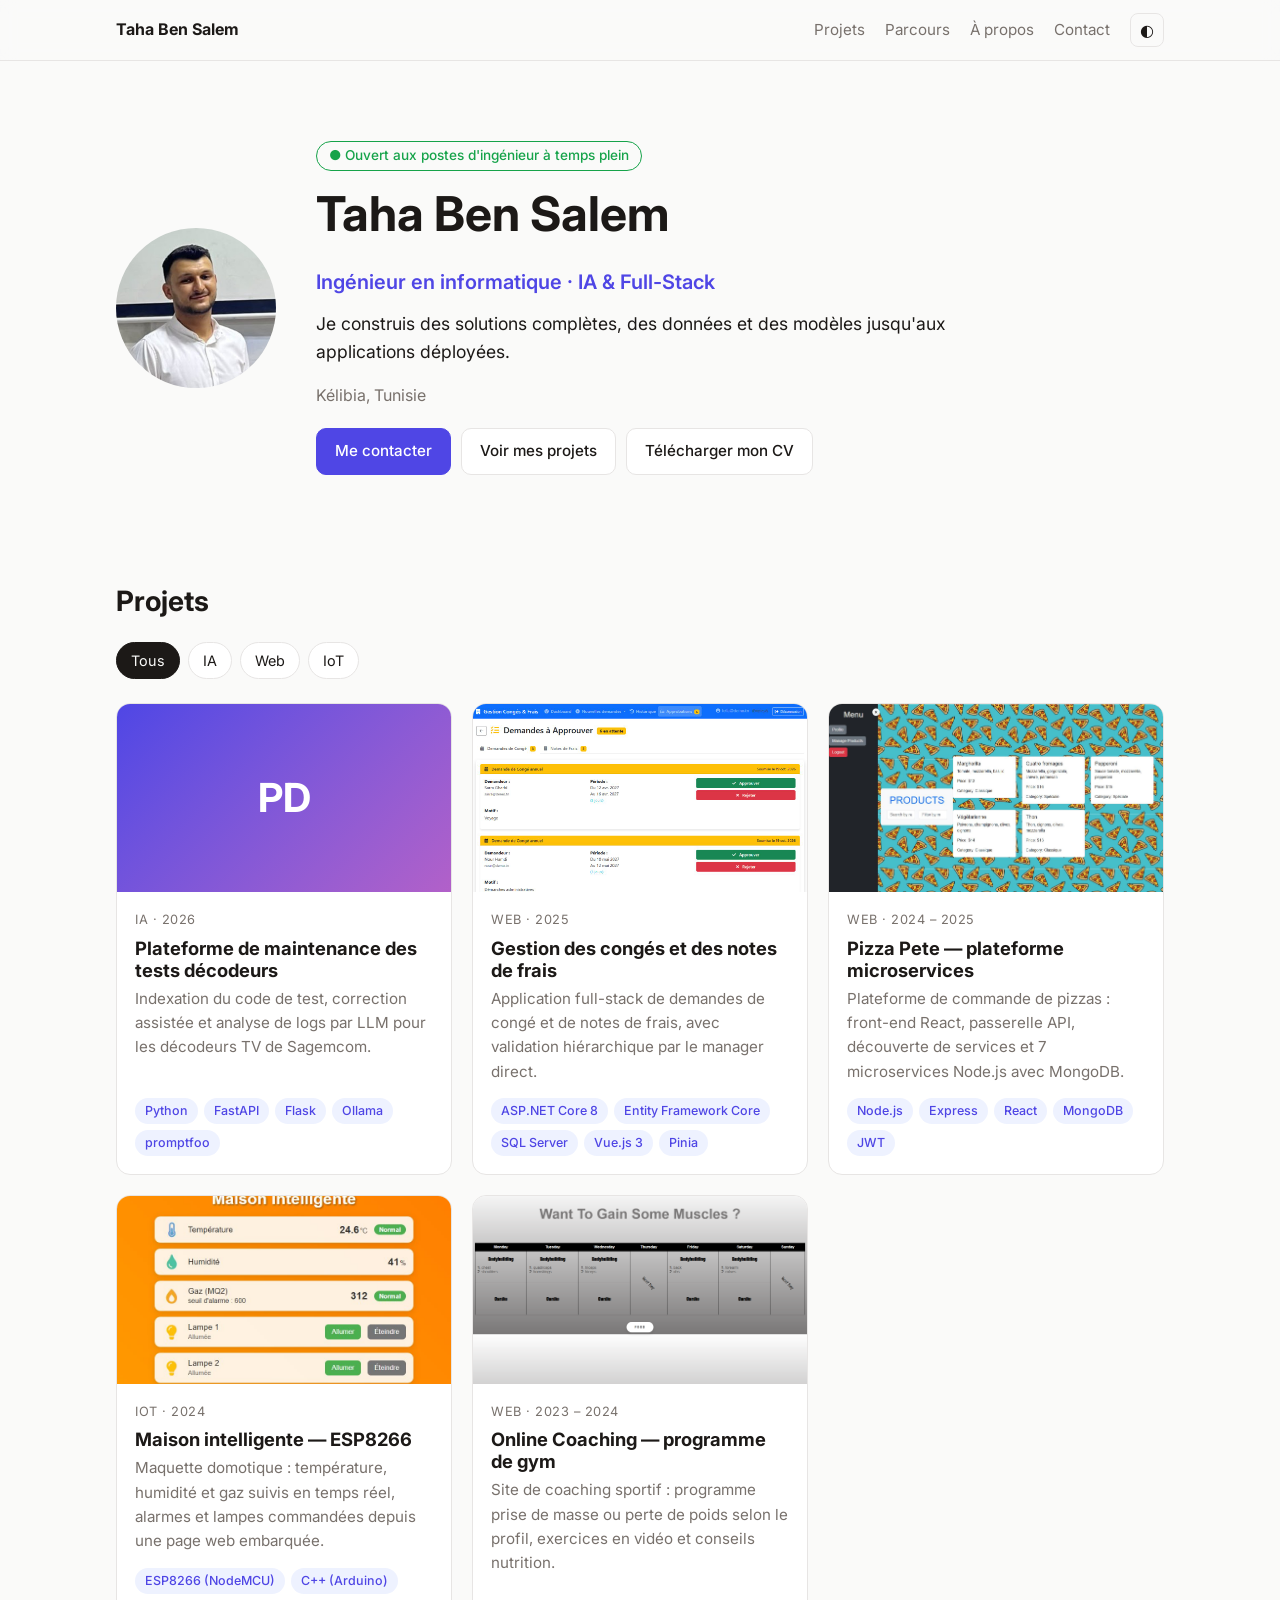
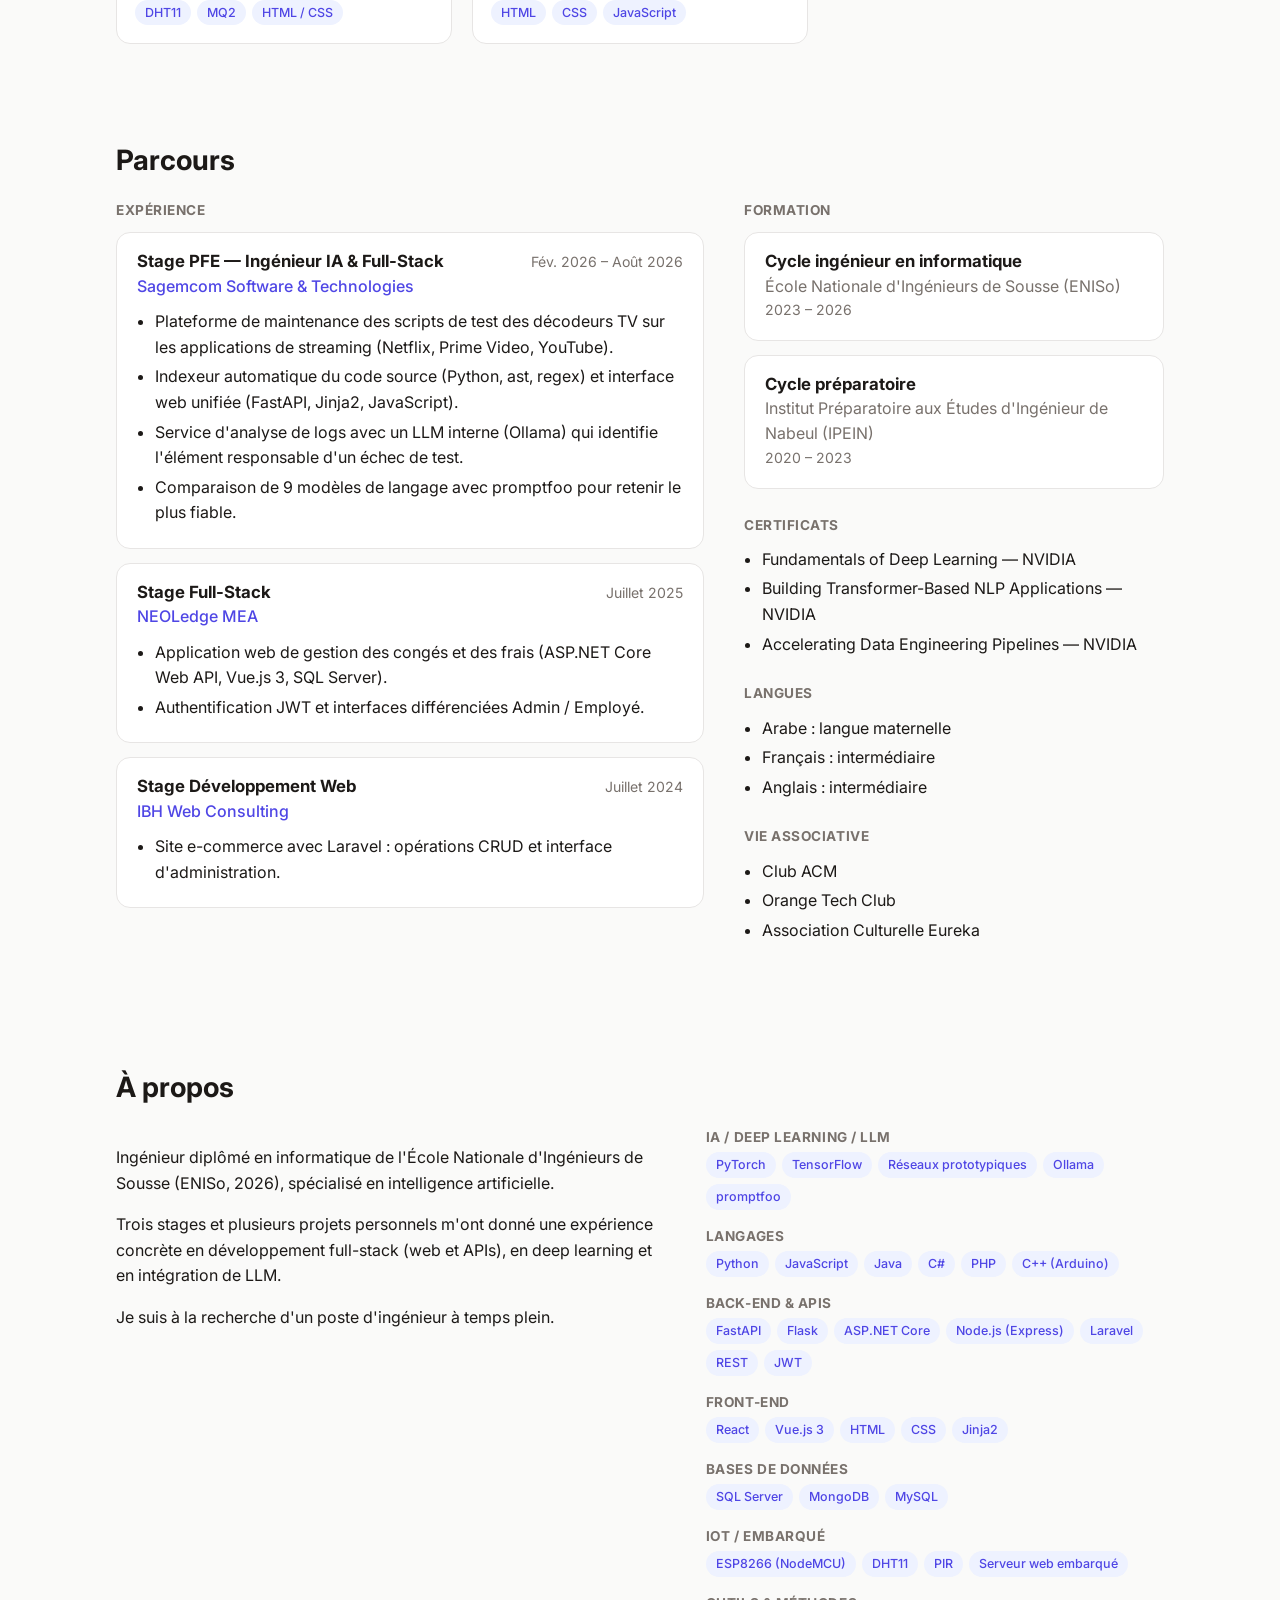
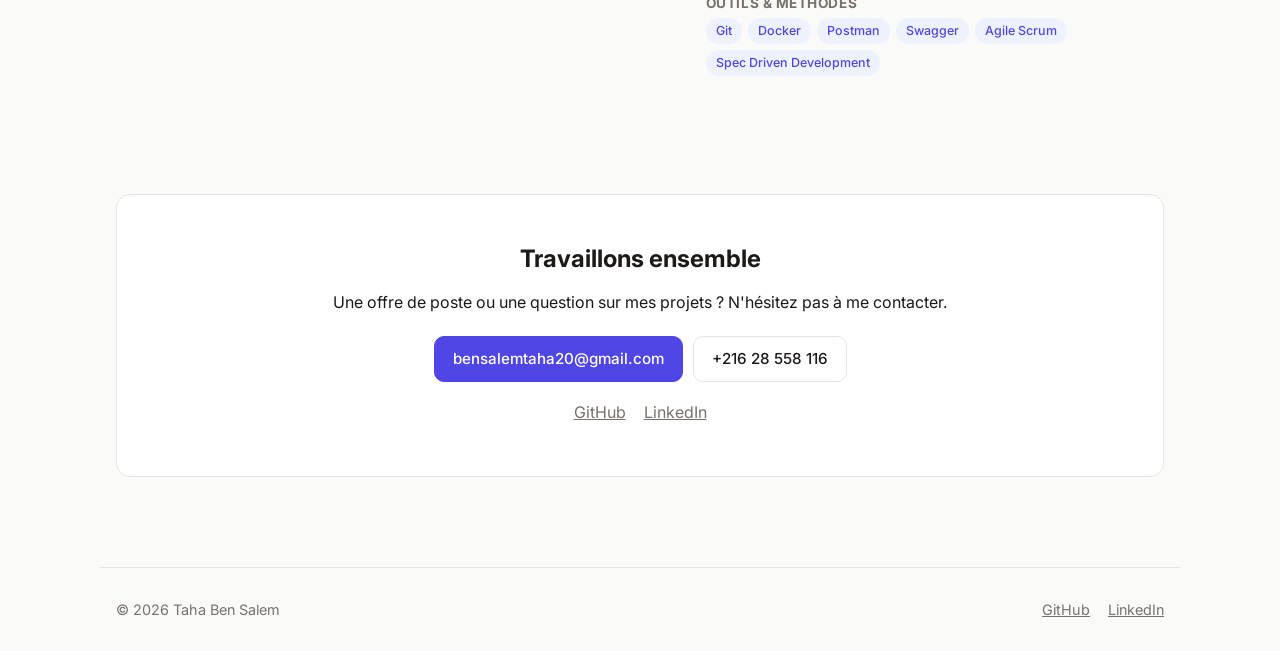
==== index.html @ 4730ddd0 "Portfolio de Taha Ben Salem" ====
<!doctype html>
<html lang="fr">
  <head>
    <meta charset="utf-8" />
    <meta name="viewport" content="width=device-width, initial-scale=1" />
    <title>Portfolio</title>
    <meta name="description" content="Portfolio et projets — disponible pour des missions freelance." />
    <link rel="preconnect" href="https://fonts.googleapis.com" />
    <link rel="preconnect" href="https://fonts.gstatic.com" crossorigin />
    <link href="https://fonts.googleapis.com/css2?family=Inter:wght@400;500;600;700&display=swap" rel="stylesheet" />
    <link rel="stylesheet" href="css/style.css" />
  </head>
  <body>
    <header class="nav">
      <div class="container nav-inner">
        <a href="#" class="logo" id="nav-nom"></a>
        <nav class="nav-links">
          <a href="#projets">Projets</a>
          <a href="#parcours">Parcours</a>
          <a href="#apropos">À propos</a>
          <a href="#contact">Contact</a>
          <button class="theme-toggle" id="theme-toggle" aria-label="Changer de thème">◐</button>
        </nav>
      </div>
    </header>

    <main>
      <section class="hero container" id="hero"></section>

      <section class="section container" id="projets">
        <h2 class="section-title">Projets</h2>
        <div class="filtres" id="filtres"></div>
        <div class="grille" id="grille-projets"></div>
      </section>

      <section class="section container" id="parcours">
        <h2 class="section-title">Parcours</h2>
        <div class="parcours">
          <div id="experiences"></div>
          <div id="parcours-aside"></div>
        </div>
      </section>

      <section class="section container" id="services-section">
        <h2 class="section-title">Services</h2>
        <div class="services" id="services"></div>
      </section>

      <section class="section container" id="apropos">
        <h2 class="section-title">À propos</h2>
        <div class="apropos">
          <div id="apropos-texte"></div>
          <div id="competences"></div>
        </div>
      </section>

      <section class="section container" id="contact">
        <div class="contact-card" id="contact-card"></div>
      </section>
    </main>

    <footer class="footer container" id="footer"></footer>

    <script src="data/profil.js"></script>
    <script src="data/projets.js"></script>
    <script src="js/commun.js"></script>
    <script src="js/accueil.js"></script>
  </body>
</html>
---- css/style.css ----
:root {
  --bg: #fafaf9;
  --surface: #ffffff;
  --texte: #1c1917;
  --muted: #78716c;
  --bord: #e7e5e4;
  --accent: #4f46e5;
  --accent-texte: #ffffff;
  --accent-doux: #eef2ff;
  --vert: #16a34a;
  --rayon: 14px;
}
@media (prefers-color-scheme: dark) {
  :root:not([data-theme="light"]) {
    --bg: #0c0a09;
    --surface: #1c1917;
    --texte: #f5f5f4;
    --muted: #a8a29e;
    --bord: #292524;
    --accent: #818cf8;
    --accent-texte: #0c0a09;
    --accent-doux: #1e1b4b;
    --vert: #4ade80;
  }
}
:root[data-theme="dark"] {
  --bg: #0c0a09;
  --surface: #1c1917;
  --texte: #f5f5f4;
  --muted: #a8a29e;
  --bord: #292524;
  --accent: #818cf8;
  --accent-texte: #0c0a09;
  --accent-doux: #1e1b4b;
  --vert: #4ade80;
}

* { box-sizing: border-box; }
html { scroll-behavior: smooth; }
body {
  margin: 0;
  background: var(--bg);
  color: var(--texte);
  font-family: "Inter", system-ui, sans-serif;
  line-height: 1.6;
}
a { color: inherit; }
img { max-width: 100%; display: block; }
h1, h2, h3, h4 { line-height: 1.2; margin: 0 0 0.5em; }
.muted { color: var(--muted); }
.container { max-width: 1080px; margin: 0 auto; padding: 0 16px; }

/* Navigation */
.nav {
  position: sticky; top: 0; z-index: 10;
  background: color-mix(in srgb, var(--bg) 85%, transparent);
  backdrop-filter: blur(8px);
  border-bottom: 1px solid var(--bord);
}
.nav-inner { display: flex; align-items: center; justify-content: space-between; height: 60px; }
.logo { font-weight: 700; text-decoration: none; }
.nav-links { display: flex; gap: 20px; align-items: center; }
.nav-links a { text-decoration: none; color: var(--muted); font-size: 0.95rem; }
.nav-links a:hover { color: var(--texte); }
.theme-toggle {
  background: none; border: 1px solid var(--bord); color: var(--texte);
  border-radius: 8px; width: 34px; height: 34px; cursor: pointer; font-size: 1rem;
}

/* Boutons, tags */
.actions { display: flex; flex-wrap: wrap; gap: 10px; margin-top: 20px; }
.btn {
  display: inline-block; padding: 10px 18px; border-radius: 10px;
  border: 1px solid var(--bord); background: var(--surface);
  text-decoration: none; font-weight: 500; font-size: 0.95rem;
}
.btn:hover { border-color: var(--accent); }
.btn-primaire { background: var(--accent); color: var(--accent-texte); border-color: var(--accent); }
.tags { display: flex; flex-wrap: wrap; gap: 6px; }
.tag {
  font-size: 0.78rem; padding: 3px 10px; border-radius: 999px;
  background: var(--accent-doux); color: var(--accent); font-weight: 500;
}

/* Visuel de remplacement (pas d'image) */
.visuel-vide {
  display: flex; align-items: center; justify-content: center;
  background: linear-gradient(135deg, var(--accent), color-mix(in srgb, var(--accent) 40%, #f472b6));
  color: #fff; font-weight: 700;
}

/* Hero */
.hero { display: flex; gap: 40px; align-items: center; padding: 80px 16px 60px; }
.hero h1 { font-size: clamp(2rem, 5vw, 3rem); }
.hero-photo { width: 160px; height: 160px; border-radius: 50%; object-fit: cover; flex-shrink: 0; font-size: 3rem; }
.hero-titre { font-size: 1.25rem; color: var(--accent); font-weight: 600; margin: 0 0 12px; }
.hero-accroche { font-size: 1.1rem; max-width: 60ch; margin: 0 0 8px; }
.badge-dispo {
  display: inline-block; margin-bottom: 14px; font-size: 0.85rem; font-weight: 500;
  color: var(--vert); border: 1px solid currentColor; padding: 3px 12px; border-radius: 999px;
}

/* Sections */
.section { padding: 50px 16px; }
.section-title { font-size: 1.75rem; margin-bottom: 24px; }

/* Filtres + grille projets */
.filtres { display: flex; flex-wrap: wrap; gap: 8px; margin-bottom: 24px; }
.filtres:empty { display: none; }
.filtres button {
  padding: 6px 14px; border-radius: 999px; border: 1px solid var(--bord);
  background: var(--surface); color: var(--texte); cursor: pointer; font: inherit; font-size: 0.9rem;
}
.filtres button.actif { background: var(--texte); color: var(--bg); border-color: var(--texte); }
.grille { display: grid; grid-template-columns: repeat(auto-fill, minmax(300px, 1fr)); gap: 20px; }
.carte {
  display: flex; flex-direction: column; text-decoration: none;
  background: var(--surface); border: 1px solid var(--bord); border-radius: var(--rayon);
  overflow: hidden; transition: transform 0.15s, border-color 0.15s;
}
.carte:hover { transform: translateY(-3px); border-color: var(--accent); }
.carte-visuel { width: 100%; aspect-ratio: 16 / 9; object-fit: cover; font-size: 2.5rem; }
.carte-corps { padding: 18px; display: flex; flex-direction: column; gap: 6px; flex: 1; }
.carte-corps h3 { margin: 0; font-size: 1.15rem; }
.carte-corps p { margin: 0 0 8px; color: var(--muted); font-size: 0.95rem; flex: 1; }
.carte-meta { font-size: 0.8rem; color: var(--muted); text-transform: uppercase; letter-spacing: 0.04em; }

/* Services */
.services { display: grid; grid-template-columns: repeat(auto-fit, minmax(240px, 1fr)); gap: 16px; }
.service { background: var(--surface); border: 1px solid var(--bord); border-radius: var(--rayon); padding: 22px; }
.service p { margin: 0; color: var(--muted); }

/* Parcours */
.parcours { display: grid; grid-template-columns: 1.4fr 1fr; gap: 40px; }
.parcours-titre { font-size: 0.85rem; color: var(--muted); text-transform: uppercase; letter-spacing: 0.04em; margin-bottom: 14px; }
.parcours-bloc { margin-bottom: 28px; }
.parcours-bloc ul, .experience ul { margin: 0; padding-left: 18px; }
.parcours-bloc li, .experience li { margin-bottom: 4px; }
.experience, .formation {
  background: var(--surface); border: 1px solid var(--bord); border-radius: var(--rayon);
  padding: 18px 20px; margin-bottom: 14px;
}
.experience h4, .formation h4 { margin: 0 0 2px; font-size: 1.05rem; }
.experience-entete { display: flex; justify-content: space-between; gap: 12px; flex-wrap: wrap; margin-bottom: 10px; }
.experience-org { color: var(--accent); font-weight: 500; }
.experience-periode { font-size: 0.88rem; white-space: nowrap; }

/* À propos */
.apropos { display: grid; grid-template-columns: 1.2fr 1fr; gap: 40px; }
.competence { margin-bottom: 18px; }
.competence h4 { font-size: 0.85rem; color: var(--muted); text-transform: uppercase; letter-spacing: 0.04em; }

/* Contact */
.contact-card {
  text-align: center; padding: 50px 24px; border-radius: var(--rayon);
  background: var(--surface); border: 1px solid var(--bord);
}
.contact-card .actions { justify-content: center; }
.liens-sociaux, .footer-liens { display: flex; gap: 18px; justify-content: center; flex-wrap: wrap; margin-top: 18px; }
.liens-sociaux a, .footer-liens a { color: var(--muted); }

/* Footer */
.footer {
  display: flex; justify-content: space-between; flex-wrap: wrap; gap: 12px;
  padding: 30px 16px; color: var(--muted); font-size: 0.9rem; border-top: 1px solid var(--bord); margin-top: 40px;
}
.footer .footer-liens { margin-top: 0; }

/* Page détail */
.detail { padding-top: 50px; padding-bottom: 40px; }
.detail-entete { margin-bottom: 30px; }
.detail-entete h1 { font-size: clamp(1.8rem, 4.5vw, 2.6rem); }
.detail-visuel { width: 100%; aspect-ratio: 16 / 9; object-fit: cover; border-radius: var(--rayon); font-size: 4rem; border: 1px solid var(--bord); }
.detail-grille { display: grid; grid-template-columns: 1fr 280px; gap: 40px; margin: 40px 0; }
.detail-texte h2 { font-size: 1.3rem; margin-top: 10px; }
.detail-aside {
  display: flex; flex-direction: column; gap: 16px; align-self: start;
  background: var(--surface); border: 1px solid var(--bord); border-radius: var(--rayon); padding: 20px;
}
.detail-aside .muted { font-size: 0.8rem; text-transform: uppercase; letter-spacing: 0.04em; margin-bottom: 4px; }
.galerie { display: grid; grid-template-columns: repeat(auto-fill, minmax(220px, 1fr)); gap: 12px; margin-bottom: 40px; }
.galerie img { width: 100%; border-radius: 10px; border: 1px solid var(--bord); }
.detail-nav { display: flex; justify-content: space-between; gap: 16px; padding-top: 24px; border-top: 1px solid var(--bord); }
.detail-nav a { text-decoration: none; color: var(--accent); font-weight: 500; }

/* Mobile */
@media (max-width: 720px) {
  .hero { flex-direction: column; align-items: flex-start; gap: 24px; padding-top: 50px; }
  .hero-photo { width: 110px; height: 110px; font-size: 2rem; }
  .apropos, .parcours, .detail-grille { grid-template-columns: 1fr; gap: 24px; }
  .nav-links { gap: 14px; }
  .nav-links a:not(:last-of-type) { display: none; }
  .grille { grid-template-columns: 1fr; }
}
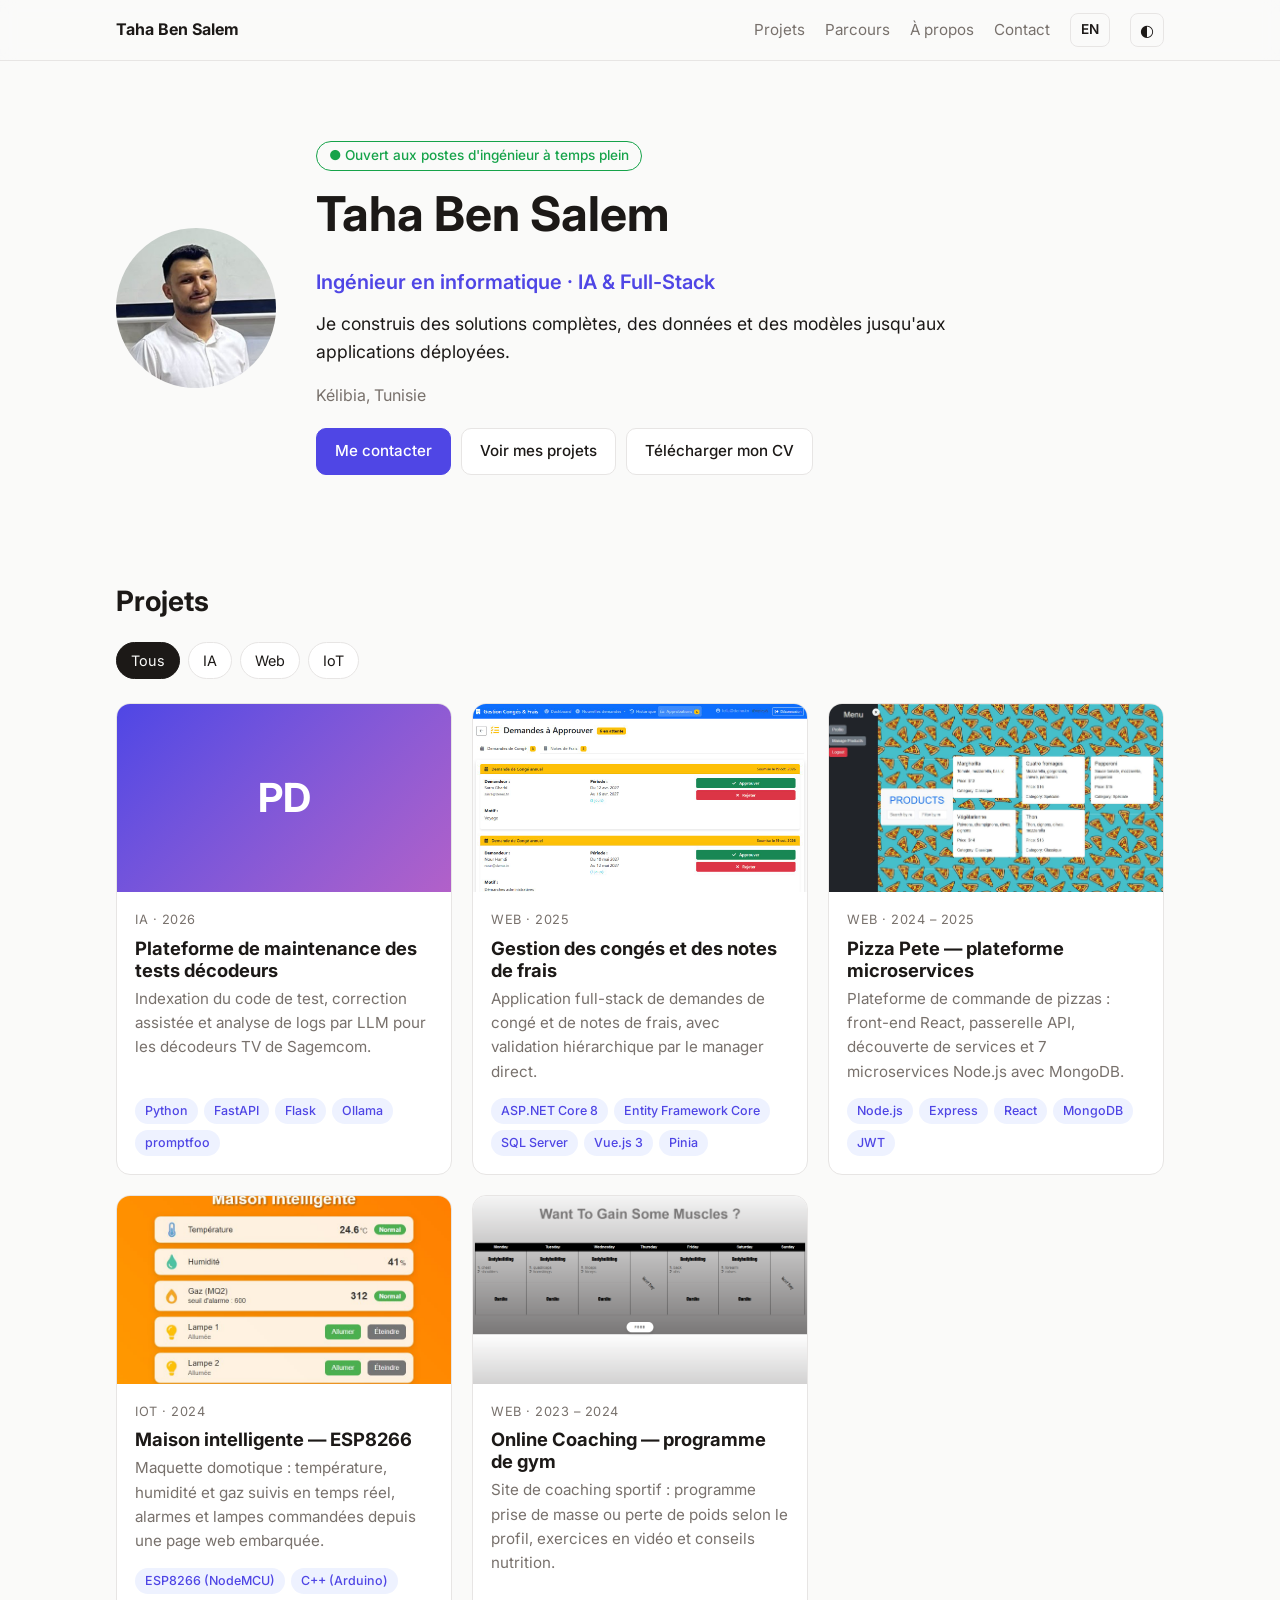
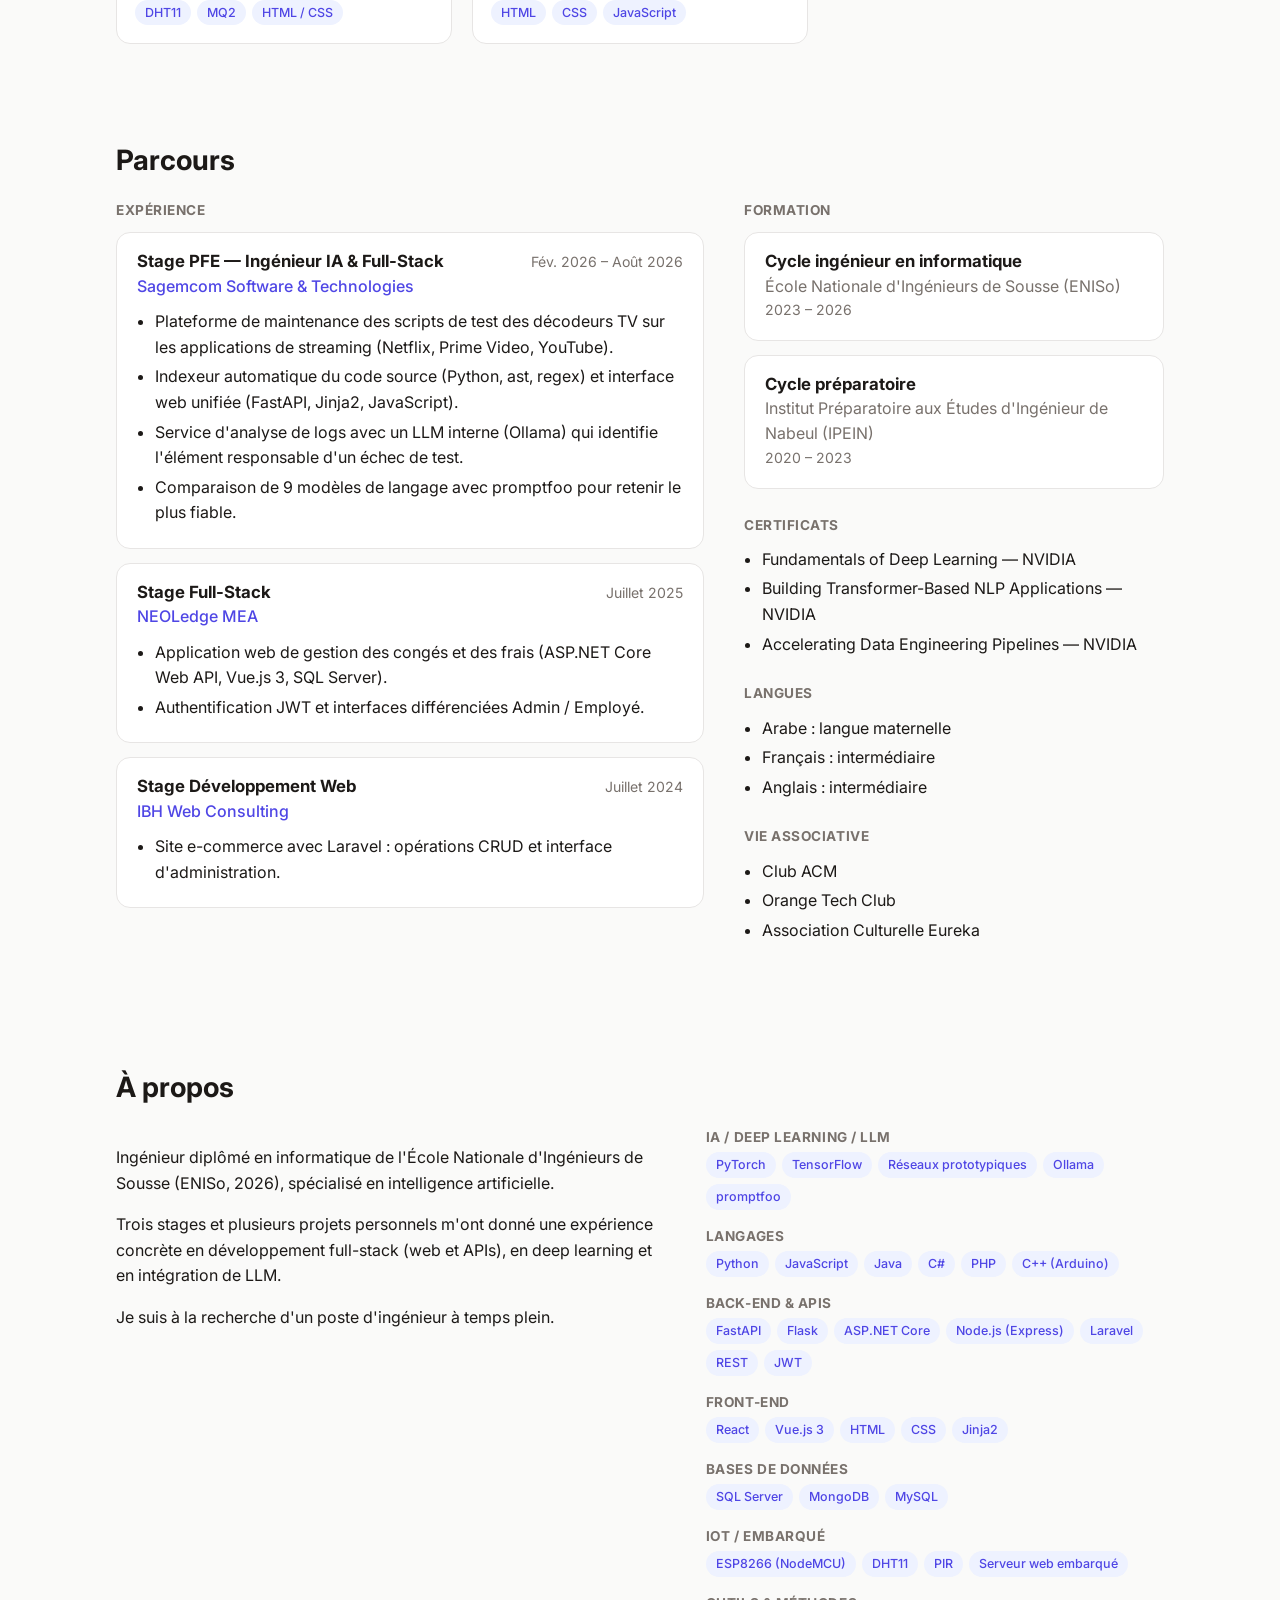
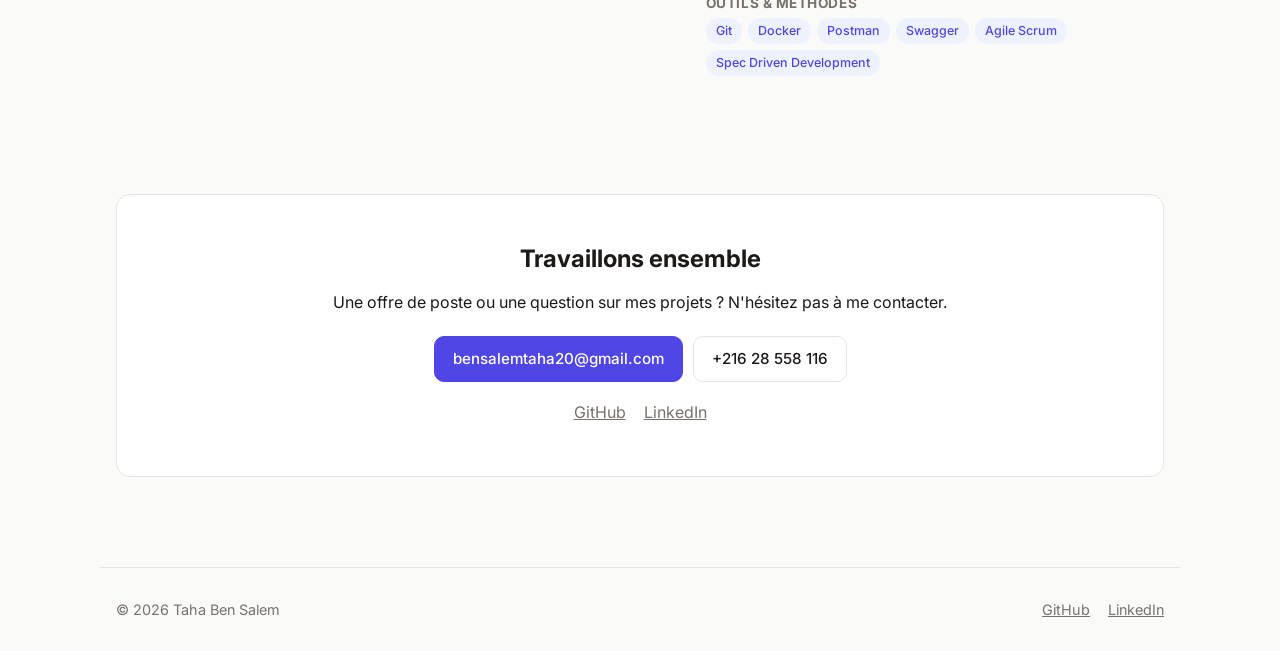
==== commit 789ba7de: "Add English version with FR/EN language switch - data/en.js holds the English translations of the pr" ====
--- a/index.html
+++ b/index.html
@@ -4,7 +4,7 @@
     <meta charset="utf-8" />
     <meta name="viewport" content="width=device-width, initial-scale=1" />
     <title>Portfolio</title>
-    <meta name="description" content="Portfolio et projets — disponible pour des missions freelance." />
+    <meta name="description" content="Portfolio de Taha Ben Salem — ingénieur en informatique, IA et full-stack." />
     <link rel="preconnect" href="https://fonts.googleapis.com" />
     <link rel="preconnect" href="https://fonts.gstatic.com" crossorigin />
     <link href="https://fonts.googleapis.com/css2?family=Inter:wght@400;500;600;700&display=swap" rel="stylesheet" />
@@ -15,10 +15,11 @@
       <div class="container nav-inner">
         <a href="#" class="logo" id="nav-nom"></a>
         <nav class="nav-links">
-          <a href="#projets">Projets</a>
-          <a href="#parcours">Parcours</a>
-          <a href="#apropos">À propos</a>
-          <a href="#contact">Contact</a>
+          <a href="#projets" data-i18n="nav_projets">Projets</a>
+          <a href="#parcours" data-i18n="nav_parcours">Parcours</a>
+          <a href="#apropos" data-i18n="nav_apropos">À propos</a>
+          <a href="#contact" data-i18n="nav_contact">Contact</a>
+          <button class="lang-toggle" id="lang-toggle" type="button">EN</button>
           <button class="theme-toggle" id="theme-toggle" aria-label="Changer de thème">◐</button>
         </nav>
       </div>
@@ -28,13 +29,13 @@
       <section class="hero container" id="hero"></section>
 
       <section class="section container" id="projets">
-        <h2 class="section-title">Projets</h2>
+        <h2 class="section-title" data-i18n="titre_projets">Projets</h2>
         <div class="filtres" id="filtres"></div>
         <div class="grille" id="grille-projets"></div>
       </section>
 
       <section class="section container" id="parcours">
-        <h2 class="section-title">Parcours</h2>
+        <h2 class="section-title" data-i18n="titre_parcours">Parcours</h2>
         <div class="parcours">
           <div id="experiences"></div>
           <div id="parcours-aside"></div>
@@ -47,7 +48,7 @@
       </section>
 
       <section class="section container" id="apropos">
-        <h2 class="section-title">À propos</h2>
+        <h2 class="section-title" data-i18n="titre_apropos">À propos</h2>
         <div class="apropos">
           <div id="apropos-texte"></div>
           <div id="competences"></div>
@@ -63,6 +64,7 @@
 
     <script src="data/profil.js"></script>
     <script src="data/projets.js"></script>
+    <script src="data/en.js"></script>
     <script src="js/commun.js"></script>
     <script src="js/accueil.js"></script>
   </body>
--- a/css/style.css
+++ b/css/style.css
@@ -67,6 +67,13 @@
   border-radius: 8px; width: 34px; height: 34px; cursor: pointer; font-size: 1rem;
 }
 
+.lang-toggle {
+  background: none; border: 1px solid var(--bord); color: var(--texte);
+  border-radius: 8px; height: 34px; padding: 0 10px; cursor: pointer;
+  font: inherit; font-size: 0.85rem; font-weight: 600;
+}
+.lang-toggle:hover { border-color: var(--accent); }
+
 /* Boutons, tags */
 .actions { display: flex; flex-wrap: wrap; gap: 10px; margin-top: 20px; }
 .btn {
